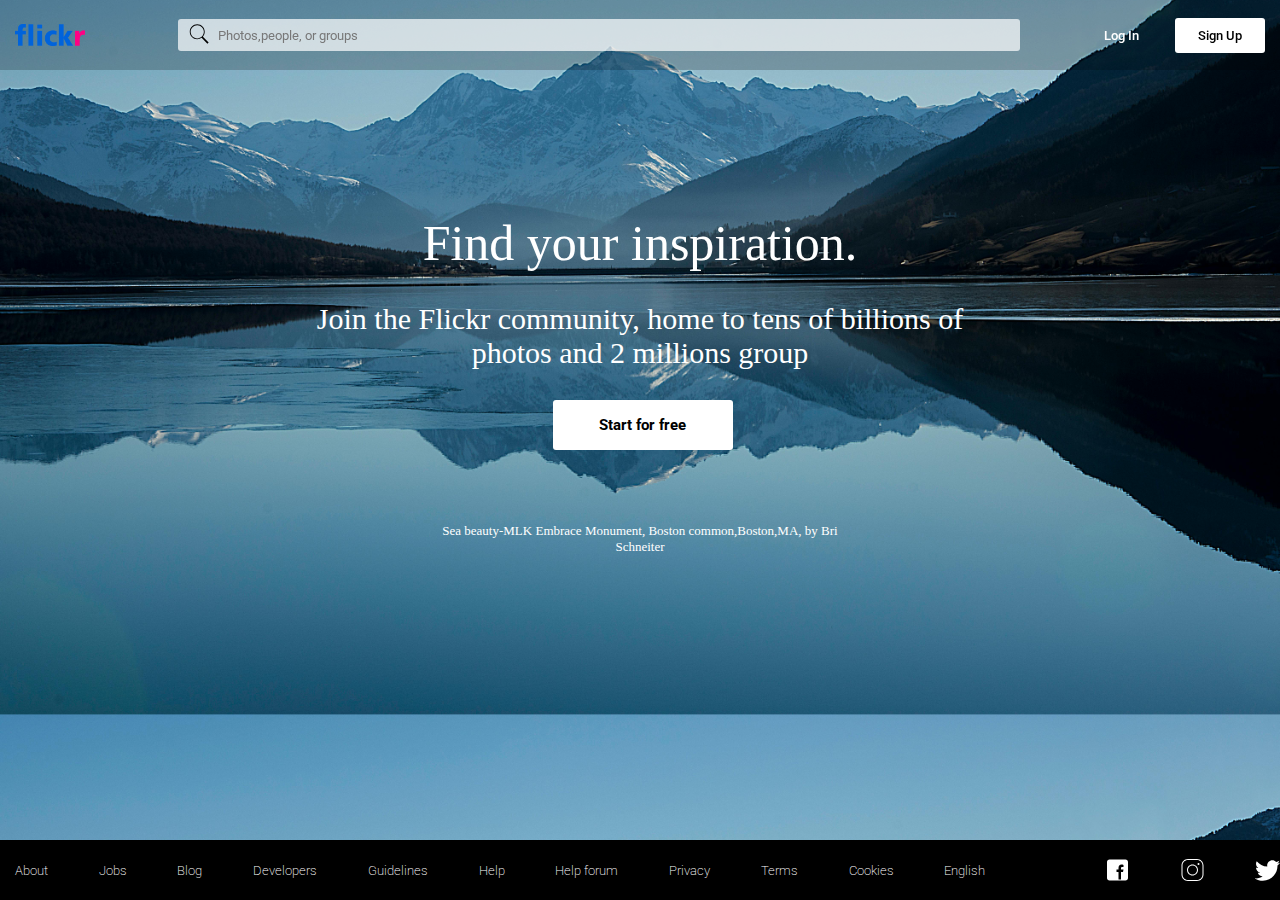
==== index.html @ a8ec33a5 "Rename flickr.html to index.html" ====
<!DOCTYPE html>
<html lang="en">
<head>
  <meta charset="UTF-8">
  <meta http-equiv="X-UA-Compatible" content="IE=edge">
  <meta name="viewport" content="width=device-width, initial-scale=1.0">
  <link rel="preconnect" href="https://fonts.googleapis.com">
  <link rel="preconnect" href="https://fonts.gstatic.com" crossorigin>
  <link href="https://fonts.googleapis.com/css2?family=Roboto:ital,wght@0,100;0,300;0,400;0,500;0,700;0,900;1,100;1,300;1,400;1,500;1,700;1,900&display=swap" rel="stylesheet">
  <link rel="stylesheet" href="general.css">
  <link rel="stylesheet" href="header.css">
  <link rel="stylesheet" href="content.css">
  <link rel="stylesheet" href="footer.css">
  <title>Document</title>
</head>
<body>
  <header class="header-container">
    <img class="logo-image" src="Flickr_logo.png" alt="">
    <div class="input-container">
      <input class="input" type="text" placeholder="Photos,people, or groups">
      <img class="search-icon" src="icons8-search.svg" alt="">
    </div>
    <div class="sign-buttons">
      <button class="login-button">Log In</button>
      <button class="signin-button">Sign Up</button>
    </div>
  </header>

  <div class="content">
    <h1 class="heading">Find your inspiration.</h1>
    <div class="para-container">
      <p class="para">Join the Flickr community, home to tens of billions of photos and 2 millions group</p>
    </div>
    <button class="start">Start for free</button>
    <div class="image-credit-container">
      <p class="image-credit">Sea beauty-MLK Embrace Monument, Boston common,Boston,MA, <span class="name">by Bri Schneiter</span></p>
    </div>
  </div>

  <footer class="footer">
    <div class="website-info">
      <p class="text-links">About</p>
      <p class="text-links">Jobs</p>
      <p class="text-links">Blog</p>
      <p class="text-links">Developers</p>
      <p class="text-links">Guidelines</p>
      <p class="text-links">Help</p>
      <p class="text-links">Help forum</p>
      <p class="text-links">Privacy</p>
      <p class="text-links">Terms</p>
      <p class="text-links">Cookies</p>
      <p class="text-links">English</p>
    </div>

    <div class="website-links">
      <img src="icons8-facebook.svg" alt="" class="image">
      <img src="icons8-instagram.svg" alt="" class="image">
      <img src="icons8-twitter.svg" alt="" class="image">
    </div>
  </footer>
  <script src="background.js"></script>
</body>
</html>
---- general.css ----
/* body {
  font-family: Roboto, Arial, Helvetica, sans-serif;
  background-image: url(pexels-bri-schneiter-346529.jpg);
  background-size: 100%;
} */
body {
  /* Initial background image */
  background-image: url('pexels-bri-schneiter-346529.jpg');
  background-size: cover;
  background-position: center;
  transition: background-image 0.5s ease-in-out;
  position: relative; /* Ensure proper positioning of text overlay */
}
---- header.css ----
.header-container{
  position: fixed;
  top: 0;
  left: 0;
  right: 0;
  height: 70px;
  background-color: rgba(0, 0, 0, 0.2);
  display: flex;
  flex-direction: row;
  align-items: center;
  justify-content: space-between;
  z-index: 100;
}
.logo-image{
  width: 70px;
  margin-left: 15px;
}
.sign-buttons{
  margin-right: 15px;
}
.input{
  width: 800px;
  height: 30px;
  border: 0 solid transparent;
  border-radius: 3px;
  outline: none;
  background-color: rgba(255,255,255,0.7);
  padding-left: 40px;
  font-family: Roboto;
}
.input::placeholder{ 
  font-family: Roboto;
  color: rgb(120,120,120);
  font-size: 13px;
}
.login-button,.signin-button{
  font-family: Roboto;
  width: 90px;
  height: 35px;
  margin-left: 5px;
  border: 0 solid transparent;
  border-radius: 3px;
  background-color: white;
  color: black;
  font-weight: 500;
  font-size: 13px;
  cursor: pointer;
  transition: 0.15s;
}
.signin-button:hover{
  opacity: 0.8;
}
.login-button{
  background-color: transparent;
  color: white;
}
.input-container{
  position: relative;
  width: 800px;
}
.search-icon{
  position: fixed;
  width: 22px;
  top: 0;
  margin-left: 10px;
  margin-top: 23px;
}
---- content.css ----
.content{
  display: flex;
  flex-direction: column;
  justify-content: space-around;
  align-items: center;
  margin-top: 180px;
  z-index: 200;
}
.heading{
  color: white;
  font-weight: 400;
  font-size: 50px;
  margin-bottom: 0;
}
.para-container{
  margin-top: 0;
  text-align: center;
  width: 700px;
}
.para{
  color: white;
  font-size: 30px;
}
.start{
  font-family: Roboto;
  width: 180px;
  height: 50px;
  margin-left: 5px;
  border: 0 solid transparent;
  border-radius: 3px;
  background-color: white;
  color: black;
  font-weight: bold;
  font-size: 15px;
  cursor: pointer;
  transition: 0.15s;
}
.start:hover{
  opacity: 0.8;
}
.image-credit-container{
  margin-top: 60px;
  width: 400px;
  text-align: center;
}
.name{
  padding-top: 10px;
}
.image-credit{
  font-size: 13px;
  color: white;
  font-weight: 500;
}
---- footer.css ----
.footer{
  position: fixed;
  bottom: 0;
  left: 0;
  right: 0;
  height: 60px;
  background-color: black;
  display: flex;
  flex-direction: row;
  z-index: 100;
}
.website-info{
  margin-left: 15px;
  width: 1000px;
  display: flex;
  flex-direction: row;
  align-items: center;
  justify-content: space-between;
  font-family: Roboto;
  font-size: 13px;
  color: white;
}
.text-links{
  cursor: pointer;
  font-family: Roboto;
  font-weight: 200;
}
.website-links{
  width: 180px;
  display: flex;
  flex-direction: row;
  justify-content: space-between;
  margin-left: 120px;
}
.image{
  width: 25px;
  cursor: pointer;
}
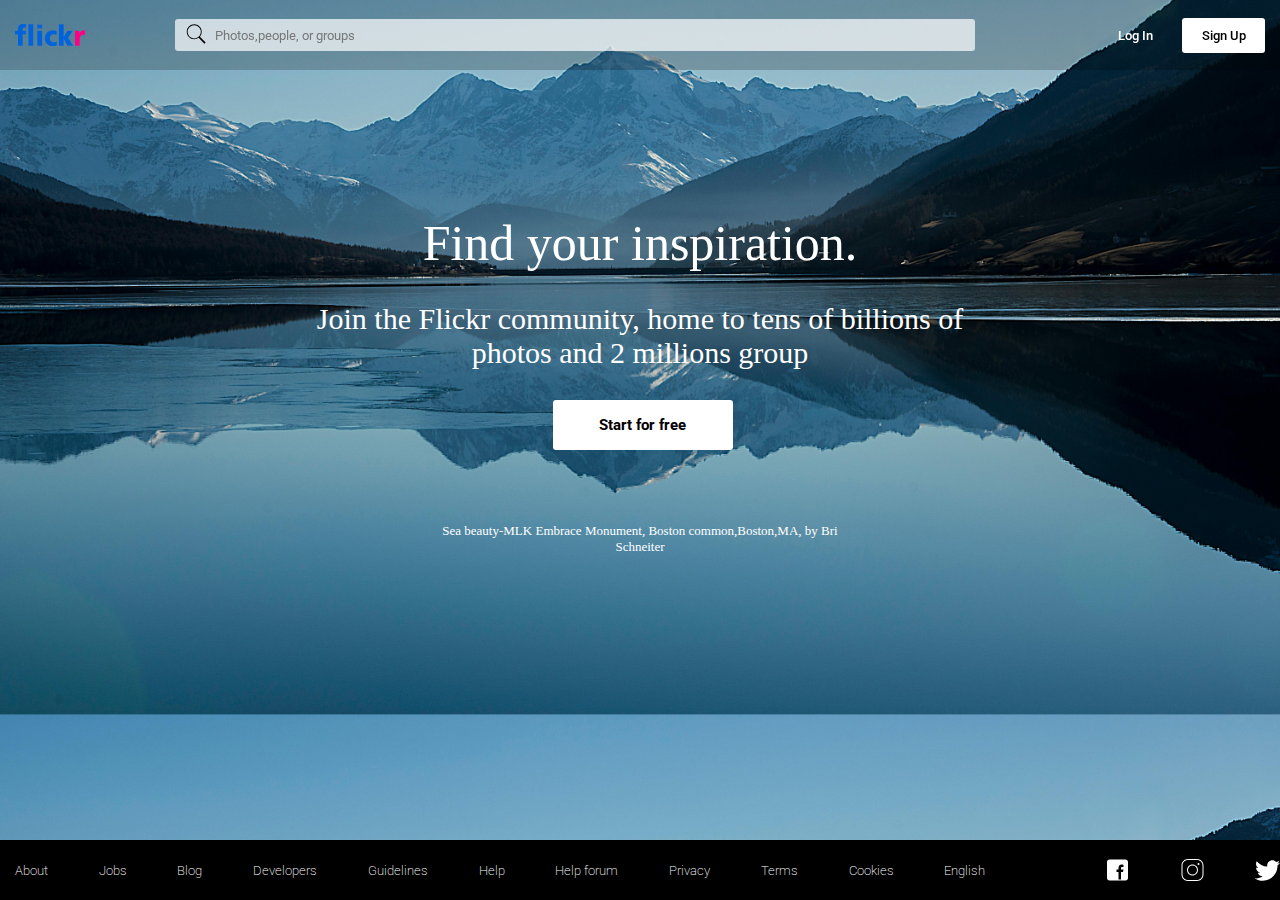
==== commit 7842d065: "Added some responsiveness" ====
--- a/index.html
+++ b/index.html
@@ -21,6 +21,7 @@
       <img class="search-icon" src="icons8-search.svg" alt="">
     </div>
     <div class="sign-buttons">
+      <img class="search-icon2" src="icons8-search.svg" alt="">
       <button class="login-button">Log In</button>
       <button class="signin-button">Sign Up</button>
     </div>
@@ -60,4 +61,4 @@
   </footer>
   <script src="background.js"></script>
 </body>
-</html>
+</html>--- a/header.css
+++ b/header.css
@@ -11,15 +11,38 @@
   justify-content: space-between;
   z-index: 100;
 }
+.search-icon2{
+  width: 24px;
+  height: 25px;
+  opacity: 0;
+  cursor: pointer;
+}
+@media (max-width: 1158px) {
+  .search-icon2{
+    width: 28px;
+    height: 28px;
+    opacity: 1;
+  }
+  .input-container{
+    opacity: 0;
+  }
+}
+
 .logo-image{
   width: 70px;
   margin-left: 15px;
 }
 .sign-buttons{
+  width: 200px;
+  display: flex;
+  flex-direction: row;
+  justify-content: space-between;
   margin-right: 15px;
+  align-items: center;
 }
+
 .input{
-  width: 800px;
+  width: 0px;
   height: 30px;
   border: 0 solid transparent;
   border-radius: 3px;
@@ -27,7 +50,15 @@
   background-color: rgba(255,255,255,0.7);
   padding-left: 40px;
   font-family: Roboto;
+  display: flex;
+  flex: 1;
 }
+.input-container{
+  max-width: 800px;
+  display: flex;
+  flex: 1;
+}
+
 .input::placeholder{ 
   font-family: Roboto;
   color: rgb(120,120,120);
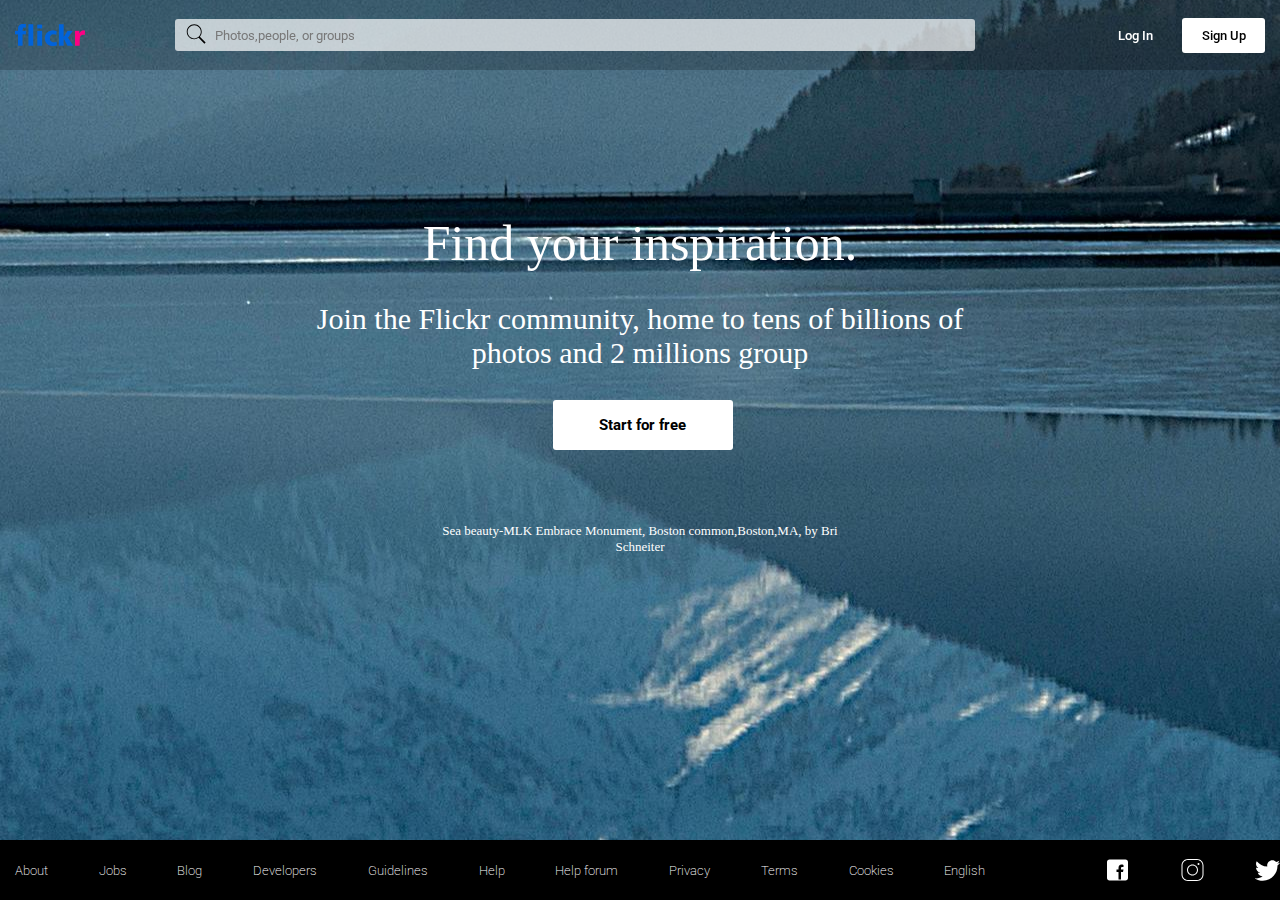
==== commit 60fe60d8: "Responsive" ====
--- a/index.html
+++ b/index.html
@@ -14,7 +14,7 @@
   <title>Document</title>
 </head>
 <body>
-  <header class="header-container">
+  <div class="header-container">
     <img class="logo-image" src="Flickr_logo.png" alt="">
     <div class="input-container">
       <input class="input" type="text" placeholder="Photos,people, or groups">
@@ -25,7 +25,7 @@
       <button class="login-button">Log In</button>
       <button class="signin-button">Sign Up</button>
     </div>
-  </header>
+  </div>
 
   <div class="content">
     <h1 class="heading">Find your inspiration.</h1>
@@ -38,7 +38,7 @@
     </div>
   </div>
 
-  <footer class="footer">
+  <div class="footer">
     <div class="website-info">
       <p class="text-links">About</p>
       <p class="text-links">Jobs</p>
@@ -58,7 +58,7 @@
       <img src="icons8-instagram.svg" alt="" class="image">
       <img src="icons8-twitter.svg" alt="" class="image">
     </div>
-  </footer>
-  <script src="background.js"></script>
+  </div>
+  <!-- <script src="background.js"></script> -->
 </body>
-</html>+</html>
--- a/general.css
+++ b/general.css
@@ -5,10 +5,12 @@
 } */
 body {
   /* Initial background image */
+  height: 100%;
   background-image: url('pexels-bri-schneiter-346529.jpg');
-  background-size: cover;
+  background-repeat: no-repeat;
   background-position: center;
   transition: background-image 0.5s ease-in-out;
   position: relative; /* Ensure proper positioning of text overlay */
 }
 
+
--- a/content.css
+++ b/content.css
@@ -50,4 +50,42 @@
   font-size: 13px;
   color: white;
   font-weight: 500;
+}
+@media (max-width: 400px) {
+
+  .content{
+    display: flex;
+    flex-direction: column;
+    justify-content: space-around;
+    align-items: center;
+    margin-top: 250px;
+    z-index: 200;
+  }
+  .heading{
+    font-weight: 400;
+    text-align: center;
+    font-size: 35px;
+    margin-bottom: 15px;
+  }
+  .para-container{
+    display: none;
+  }
+  .image-credit{
+    display: none;
+  }
+  .start{
+    font-family: Roboto;
+    width: 100px;
+    height: 35px;
+    margin-left: 5px;
+    border: 0 solid transparent;
+    border-radius: 3px;
+    background-color: white;
+    color: black;
+    font-weight: bold;
+    font-size: 15px;
+    cursor: pointer;
+    transition: 0.15s;
+  }
+  
 }--- a/footer.css
+++ b/footer.css
@@ -35,4 +35,5 @@
 .image{
   width: 25px;
   cursor: pointer;
-}+}
+
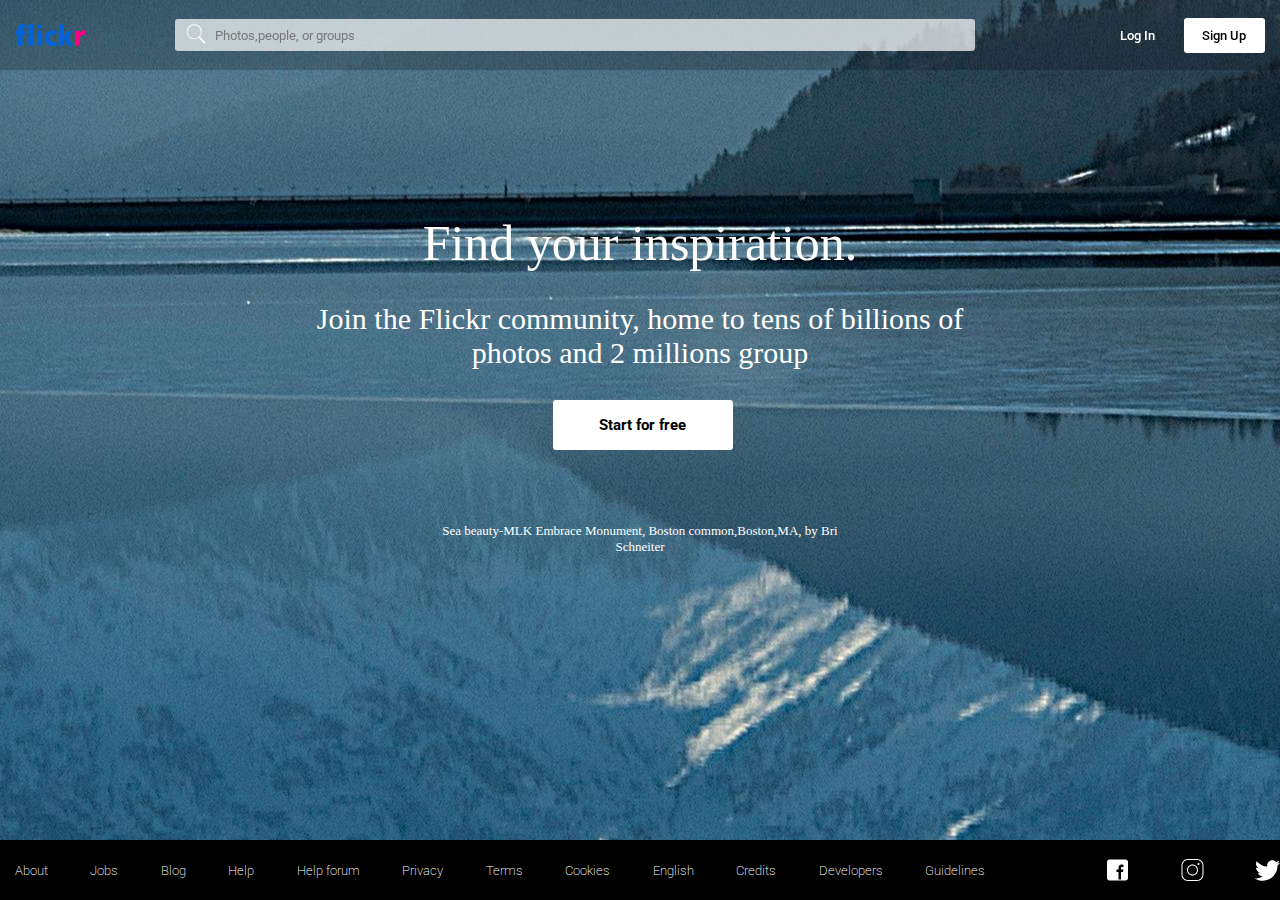
==== commit d35f3b75: "Maked it responsive" ====
--- a/index.html
+++ b/index.html
@@ -43,14 +43,15 @@
       <p class="text-links">About</p>
       <p class="text-links">Jobs</p>
       <p class="text-links">Blog</p>
-      <p class="text-links">Developers</p>
-      <p class="text-links">Guidelines</p>
       <p class="text-links">Help</p>
       <p class="text-links">Help forum</p>
       <p class="text-links">Privacy</p>
       <p class="text-links">Terms</p>
       <p class="text-links">Cookies</p>
       <p class="text-links">English</p>
+      <p class="text-links">Credits</p>
+      <p class="text-links">Developers</p>
+      <p class="text-links">Guidelines</p>
     </div>
 
     <div class="website-links">
--- a/general.css
+++ b/general.css
@@ -11,6 +11,7 @@
   background-position: center;
   transition: background-image 0.5s ease-in-out;
   position: relative; /* Ensure proper positioning of text overlay */
+  
 }
 
 
--- a/header.css
+++ b/header.css
@@ -12,15 +12,15 @@
   z-index: 100;
 }
 .search-icon2{
-  width: 24px;
-  height: 25px;
+  width: 27px;
+  height: 27px;
   opacity: 0;
   cursor: pointer;
 }
-@media (max-width: 1158px) {
+@media (max-width: 1000px) {
   .search-icon2{
-    width: 28px;
-    height: 28px;
+    width: 27px;
+    height: 27px;
     opacity: 1;
   }
   .input-container{
@@ -95,4 +95,30 @@
   top: 0;
   margin-left: 10px;
   margin-top: 23px;
+}
+@media (max-width: 400px) {
+  .signin-button{
+    display: none;
+  }
+  .login-button{
+    font-family: Roboto;
+    width: 90px;
+    height: 35px;
+    border: 2px solid white;
+    background-color: transparent;
+    color: white;
+    font-weight: 500;
+    font-size: 16px;
+    cursor: pointer;
+    transition: 0.15s;
+  }
+  .sign-buttons{
+    width: 140px;
+    display: flex;
+    flex-direction: row;
+    justify-content: space-between;
+    margin-right: 15px;
+    align-items: center;
+  }
+  
 }--- a/content.css
+++ b/content.css
@@ -58,13 +58,13 @@
     flex-direction: column;
     justify-content: space-around;
     align-items: center;
-    margin-top: 250px;
+    margin-top: 280px;
     z-index: 200;
   }
   .heading{
     font-weight: 400;
     text-align: center;
-    font-size: 35px;
+    font-size: 27px;
     margin-bottom: 15px;
   }
   .para-container{
@@ -83,7 +83,7 @@
     background-color: white;
     color: black;
     font-weight: bold;
-    font-size: 15px;
+    font-size: 13px;
     cursor: pointer;
     transition: 0.15s;
   }
--- a/footer.css
+++ b/footer.css
@@ -37,3 +37,39 @@
   cursor: pointer;
 }
 
+@media (max-width: 400px) {
+
+  .footer{
+    position: fixed;
+    bottom: 0;
+    left: 0;
+    right: 0;
+    height: 150px;
+    background-color: black;
+    display: flex;
+    flex-direction: row;
+    z-index: 100;
+  }
+
+  .website-info {
+    display: flex;
+    flex-wrap: wrap; /* Allow items to wrap to the next line */
+  }
+  
+  .text-links {
+    cursor: pointer;
+    font-family: Roboto;
+    font-weight: 200;
+    margin-right: 15px; /* Add some spacing between links */
+    margin-bottom: 10px; /* Add margin at the bottom of each link */
+  }
+  .website-links{
+    margin-top: 10px;
+    margin-right: 10px;
+    height: 100px;
+    display: flex;
+    flex-direction: column;
+    justify-content: space-between;
+  }
+}
+
